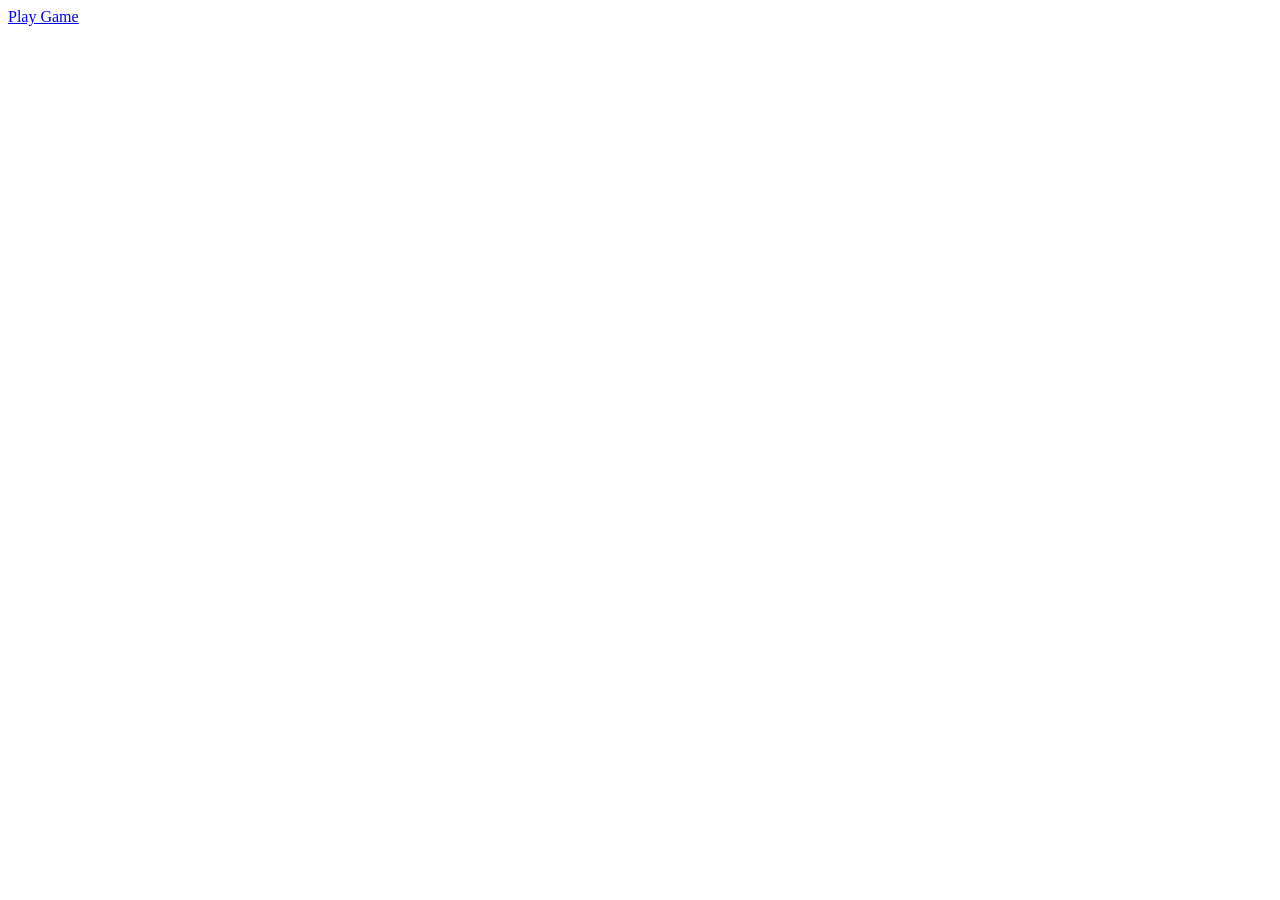
==== index.html @ 8d2683e7 "main entery point" ====
<!DOCTYPE html>
<html lang="en">
<head>
    <meta charset="UTF-8">
    <meta name="viewport" content="width=, initial-scale=1.0">
    <title>Document</title>
</head>
<body>
    

    <a href="room.html">Play Game</a>

</body>
</html>
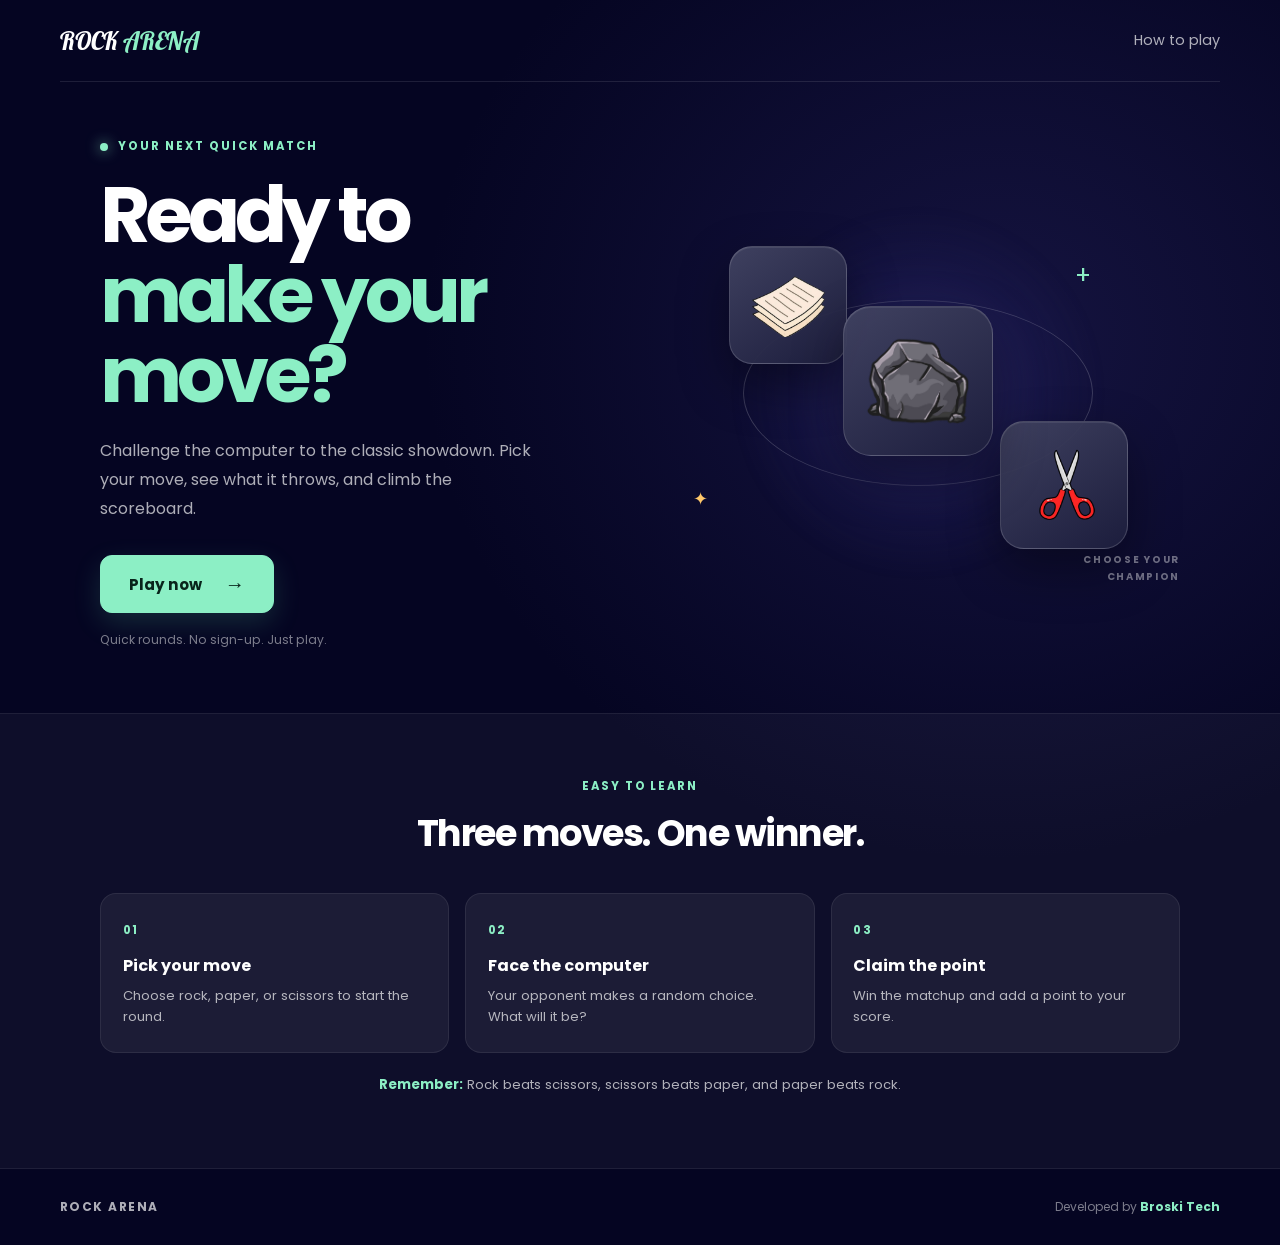
==== commit c34c9770: "Home screen created" ====
--- a/index.html
+++ b/index.html
@@ -2,13 +2,79 @@
 <html lang="en">
 <head>
     <meta charset="UTF-8">
-    <meta name="viewport" content="width=, initial-scale=1.0">
-    <title>Document</title>
+    <meta name="viewport" content="width=device-width, initial-scale=1.0">
+    <meta name="theme-color" content="#080822">
+    <meta name="description" content="Play Rock Arena, a quick game of Rock, Paper, Scissors against the computer.">
+    <link rel="stylesheet" href="./styles.css">
+    <title>Rock Arena | Home</title>
 </head>
-<body>
-    
+<body class="home-page">
+    <header class="home-header">
+        <a class="home-logo" href="index.html" aria-label="Rock Arena home">ROCK <span>ARENA</span></a>
+        <a class="home-header-link" href="#how-to-play">How to play</a>
+    </header>
 
-    <a href="room.html">Play Game</a>
+    <main>
+        <section class="home-hero" aria-labelledby="hero-title">
+            <div class="hero-copy">
+                <p class="home-eyebrow"><span aria-hidden="true"></span> YOUR NEXT QUICK MATCH</p>
+                <h1 id="hero-title">Ready to<br><span>make your move?</span></h1>
+                <p class="hero-description">Challenge the computer to the classic showdown. Pick your move, see what it throws, and climb the scoreboard.</p>
+                <a class="play-cta" href="room.html">
+                    Play now
+                    <span aria-hidden="true">&rarr;</span>
+                </a>
+                <p class="hero-note">Quick rounds. No sign-up. Just play.</p>
+            </div>
 
+            <div class="hero-art" aria-label="Rock, paper, and scissors choices">
+                <div class="hero-glow"></div>
+                <div class="hero-orbit hero-orbit-one"></div>
+                <div class="hero-orbit hero-orbit-two"></div>
+                <div class="hero-choice hero-choice-rock">
+                    <img src="./ICONS/rock image.png" alt="Rock">
+                </div>
+                <div class="hero-choice hero-choice-paper">
+                    <img src="./ICONS/paper image.png" alt="Paper">
+                </div>
+                <div class="hero-choice hero-choice-scissors">
+                    <img src="./ICONS/scissors image (1).png" alt="Scissors">
+                </div>
+                <span class="hero-spark hero-spark-one" aria-hidden="true">+</span>
+                <span class="hero-spark hero-spark-two" aria-hidden="true">✦</span>
+                <span class="hero-caption">CHOOSE YOUR<br>CHAMPION</span>
+            </div>
+        </section>
+
+        <section class="home-how-to" id="how-to-play" aria-labelledby="how-to-title">
+            <div class="how-to-heading">
+                <p class="home-eyebrow">EASY TO LEARN</p>
+                <h2 id="how-to-title">Three moves. One winner.</h2>
+            </div>
+            <div class="how-to-cards">
+                <article class="how-to-card">
+                    <span class="step-number">01</span>
+                    <h3>Pick your move</h3>
+                    <p>Choose rock, paper, or scissors to start the round.</p>
+                </article>
+                <article class="how-to-card">
+                    <span class="step-number">02</span>
+                    <h3>Face the computer</h3>
+                    <p>Your opponent makes a random choice. What will it be?</p>
+                </article>
+                <article class="how-to-card">
+                    <span class="step-number">03</span>
+                    <h3>Claim the point</h3>
+                    <p>Win the matchup and add a point to your score.</p>
+                </article>
+            </div>
+            <p class="home-rule"><strong>Remember:</strong> Rock beats scissors, scissors beats paper, and paper beats rock.</p>
+        </section>
+    </main>
+
+    <footer class="home-footer">
+        <span>ROCK ARENA</span>
+        <span>Developed by <strong>Broski Tech</strong></span>
+    </footer>
 </body>
-</html>+</html>
--- a/styles.css
+++ b/styles.css
@@ -0,0 +1,1170 @@
+@import url('https://fonts.googleapis.com/css2?family=Allura&family=Fredoka:wght@300..700&family=Lobster&family=Medula+One&family=Poppins:wght@100;200;300;400;500;600;700;800;900&family=Roboto:wght@100;300;400;500;700;900&display=swap');
+
+
+* {
+    margin: 0;
+    padding: 0;
+    box-sizing: border-box;
+}
+
+
+body {
+    font-family: "Poppins", sans-serif;
+    color: #ffffff;
+    width: 100%;
+    min-height: 100vh;
+    background-color: rgb(5, 5, 34);
+}
+
+
+/* =========================
+   MAIN GAME
+========================= */
+
+.container {
+    width: 100%;
+    min-height: 100vh;
+}
+
+
+.game-board {
+    width: 100%;
+    min-height: 100vh;
+    background-color: rgb(5, 5, 34);
+    position: relative;
+    overflow: hidden;
+}
+
+.overlay{
+    display: none;
+    position: fixed;
+    inset: 0;
+    background-color: #312a2a2d;
+    backdrop-filter: blur(1px);
+    z-index: 400;
+}
+
+/* =========================
+   HEADER
+========================= */
+
+.header {
+    display: flex;
+    justify-content: space-between;
+    align-items: center;
+
+    width: 100%;
+    height: 75px;
+
+    padding: 0 2rem;
+
+    background-color: rgb(11, 11, 31);
+    color: #ccc;
+
+    border-bottom: 1px solid rgba(255, 255, 255, 0.1);
+}
+
+
+.logo {
+    font-family: "Lobster", cursive;
+    font-size: 1.7rem;
+    color: #ffffff;
+}
+
+
+.right-row {
+    display: flex;
+    align-items: center;
+    gap: 1rem;
+}
+
+
+.user-avatar {
+    display: flex;
+    align-items: center;
+    justify-content: center;
+
+    width: 40px;
+    height: 40px;
+
+    border-radius: 50%;
+
+    background-color: rgba(204, 204, 204, 0.2);
+}
+
+
+.menu-btn {
+    width: 45px;
+    height: 40px;
+
+    font-size: 1.2rem;
+
+    background-color: transparent;
+    border: none;
+
+    color: #ccc;
+
+    cursor: pointer;
+}
+
+
+.home-btn{
+    width: 45px;
+    height: 40px;
+
+    font-size: 1.2rem;
+
+    background-color: transparent;
+    border: none;
+
+    color: #ccc;
+
+    cursor: pointer;
+}
+
+.info-btn{
+    width: 45px;
+    height: 40px;
+
+    font-size: 1.2rem;
+
+    background-color: transparent;
+    border: none;
+
+    color: #ccc;
+
+    cursor: pointer;
+}
+
+.info-btn:hover,
+.info-btn:focus-visible {
+    color: #fff;
+}
+
+/* =========================
+   SCORE BOARD
+========================= */
+
+.score-board {
+    display: flex;
+    justify-content: space-between;
+    align-items: center;
+
+    width: min(600px, 90%);
+    min-height: 150px;
+
+    margin: 2rem auto 0;
+    padding: 1.5rem 2.5rem;
+
+    background-color: rgba(204, 204, 204, 0.12);
+
+    border: 1px solid rgba(255, 255, 255, 0.08);
+    border-radius: 20px;
+
+    color: #ccc;
+
+    backdrop-filter: blur(10px);
+}
+
+
+.user-side,
+.computer-side {
+    display: flex;
+    flex-direction: column;
+    align-items: center;
+    gap: 0.3rem;
+}
+
+
+.user-info,
+.computer-info {
+    display: flex;
+    align-items: center;
+    gap: 0.7rem;
+}
+
+
+.user-Score,
+.computer-score {
+    font-size: 3rem;
+    font-weight: 700;
+    line-height: 1;
+}
+
+
+.user-side span:first-child,
+.computer-side span:first-child {
+    font-size: 0.9rem;
+    text-transform: uppercase;
+    letter-spacing: 1px;
+}
+
+
+.vs {
+    font-size: 1.2rem;
+    font-weight: 700;
+    color: rgba(255, 255, 255, 0.5);
+}
+
+
+/* exit option board  */
+
+.exit-board{
+    display: flex;
+    flex-direction: column;
+    align-items: center;
+    justify-content: center;
+    
+    width: min(300px, calc(100vw - 2rem));
+    min-height: 200px;
+    max-height: calc(100vh - 2rem);
+    overflow-y: auto;
+    padding: 1.5rem;
+    text-align: center;
+    
+    top: 50%;
+    left: 50%;
+    z-index: 500;
+    background-color: rgb(8, 8, 44);
+    border: 1px solid #c2bebe28;
+    border-radius: 20px;
+    position: fixed;
+    transition:  transform 0.3s ease;
+    transform: translate(-50%, -800px);
+}
+
+.exit-board.show{
+    transform: translate(-50%, -50%);
+}
+
+.optionss-btns{
+    display: flex;
+    width: 100%;
+    margin-top: 1em;
+    gap: 0.5rem;
+}
+
+.optionss-btns button{
+    flex: 1;
+    min-width: 0;
+    min-height: 44px;
+    border-radius: 5px;
+    border: none;
+    transition: 0.3s ease;
+    cursor: pointer;
+    outline: none;
+}
+
+.optionss-btns button:hover{
+    transform: scale(1.1);
+}
+
+.exit-btn{
+    background-color: rgba(255, 0, 0, 0.267);
+    color: red;
+}
+
+.cancel-btn{
+    background-color: rgba(0, 0, 255, 0.205);
+    color: blue;
+}
+
+.board-msg{
+    text-transform: uppercase;
+    overflow-wrap: anywhere;
+}
+
+.info-board {
+    position: fixed;
+    top: 50%;
+    left: 50%;
+    z-index: 510;
+    display: flex;
+    flex-direction: column;
+    gap: 0.85rem;
+    width: min(520px, calc(100vw - 2rem));
+    max-height: calc(100vh - 2rem);
+    overflow-y: auto;
+    padding: clamp(1.25rem, 5vw, 2rem);
+    color: #f4f5ff;
+    background: linear-gradient(145deg, rgb(18, 19, 56), rgb(8, 8, 44));
+    border: 1px solid rgba(194, 190, 190, 0.2);
+    border-radius: 20px;
+    box-shadow: 0 24px 70px rgba(0, 0, 0, 0.45);
+    transform: translate(-50%, -50%);
+}
+
+.info-board[hidden] {
+    display: none;
+}
+
+.info-close-btn {
+    align-self: flex-end;
+    width: 40px;
+    height: 40px;
+    margin: -0.5rem -0.5rem -0.75rem 0;
+    color: #ccc;
+    background: transparent;
+    border: 0;
+    border-radius: 50%;
+    font: inherit;
+    font-size: 1.75rem;
+    line-height: 1;
+    cursor: pointer;
+}
+
+.info-close-btn:hover,
+.info-close-btn:focus-visible {
+    color: #fff;
+    background: rgba(255, 255, 255, 0.1);
+}
+
+.info-eyebrow {
+    color: #8cefc5;
+    font-size: 0.7rem;
+    font-weight: 700;
+    letter-spacing: 0.16em;
+}
+
+.info-board h2 {
+    margin-top: -0.75rem;
+    font-size: clamp(1.5rem, 6vw, 2rem);
+}
+
+.info-intro,
+.info-score-note {
+    color: rgba(255, 255, 255, 0.72);
+    font-size: 0.9rem;
+    line-height: 1.6;
+}
+
+.info-section {
+    padding-top: 0.85rem;
+    border-top: 1px solid rgba(255, 255, 255, 0.1);
+}
+
+.info-section h3 {
+    margin-bottom: 0.45rem;
+    color: #8cefc5;
+    font-size: 1rem;
+}
+
+.info-section ol,
+.info-section ul {
+    padding-left: 1.25rem;
+    color: rgba(255, 255, 255, 0.82);
+    font-size: 0.875rem;
+    line-height: 1.7;
+}
+
+.info-score-note {
+    padding: 0.75rem;
+    background: rgba(255, 255, 255, 0.06);
+    border-radius: 10px;
+}
+
+.info-footer {
+    display: flex;
+    flex-wrap: wrap;
+    gap: 0.35rem;
+    align-items: baseline;
+    padding-top: 0.85rem;
+    border-top: 1px solid rgba(255, 255, 255, 0.1);
+    font-size: 0.85rem;
+}
+
+.info-footer span {
+    color: rgba(255, 255, 255, 0.65);
+}
+
+.info-footer strong {
+    color: #8cefc5;
+}
+
+/* =========================
+   WINNER NOTICE
+========================= */
+
+.winner-notice {
+    display: none;
+    align-items: center;
+    gap: 1rem;
+    justify-self: center;
+    width: min(600px, 90%);
+    margin: 1.25rem auto 0;
+    padding: 1rem 1.25rem;
+    position: fixed;
+    z-index: 500;
+    color: #f4fff9;
+    background: linear-gradient(110deg, rgba(29, 120, 91, 0.28), rgba(204, 204, 204, 0.08));
+    border: 1px solid rgba(99, 230, 177, 0.42);
+    border-radius: 16px;
+    box-shadow: 0 10px 28px rgba(0, 0, 0, 0.18);
+}
+
+
+.winner-icon {
+    display: grid;
+    flex: 0 0 42px;
+    place-items: center;
+
+    width: 42px;
+    height: 42px;
+
+    color: rgb(5, 35, 27);
+    background-color: #63e6b1;
+    border-radius: 50%;
+    font-size: 1.35rem;
+    font-weight: 700;
+}
+
+
+.winner-copy {
+    flex: 1;
+}
+
+
+.winner-label {
+    color: #8cefc5;
+    font-size: 0.7rem;
+    font-weight: 700;
+    letter-spacing: 1.5px;
+}
+
+
+.winner-copy h2 {
+    margin-top: 0.1rem;
+    font-size: 1.2rem;
+    line-height: 1.35;
+}
+
+
+.winner-message {
+    margin-top: 0.15rem;
+    color: rgba(255, 255, 255, 0.7);
+    font-size: 0.8rem;
+}
+
+
+.winner-badge {
+    padding: 0.4rem 0.65rem;
+
+    color: #8cefc5;
+    background-color: rgba(99, 230, 177, 0.1);
+    border: 1px solid rgba(99, 230, 177, 0.25);
+    border-radius: 999px;
+
+    font-size: 0.65rem;
+    font-weight: 700;
+    letter-spacing: 0.8px;
+}
+
+
+/* =========================
+   INPUT / BATTLE BOARD
+========================= */
+
+.input-board {
+    display: flex;
+    justify-content: center;
+    align-items: center;
+    gap: 3rem;
+
+    width: min(600px, 90%);
+    min-height: 180px;
+
+    margin: 1.5rem auto 0;
+    padding: 1.5rem;
+
+    background-color: rgba(204, 204, 204, 0.08);
+
+    border-radius: 20px;
+
+    color: #ccc;
+
+    position: relative;
+}
+
+
+.user-selection,
+.computer-selection {
+    display: flex;
+    align-items: center;
+    justify-content: center;
+
+    width: 120px;
+    height: 120px;
+
+    background-color: rgb(54, 56, 58);
+
+    border-radius: 15px;
+
+    overflow: hidden;
+}
+
+
+.user-selection img,
+.computer-selection img {
+    width: 80%;
+    height: 80%;
+    object-fit: contain;
+}
+
+
+.computer-choice {
+    color: green;
+}
+
+
+/* =========================
+   CHOICE BUTTONS
+========================= */
+
+.choice-board {
+    width: 100%;
+
+    display: flex;
+    justify-content: center;
+    align-items: center;
+
+    gap: 1.5rem;
+
+    margin-top: 2rem;
+
+    position: relative;
+}
+
+
+.choice-board button {
+    display: flex;
+    justify-content: center;
+    align-items: center;
+
+    width: 110px;
+    height: 110px;
+
+    padding: 0;
+
+    border: 2px solid rgba(255, 255, 255, 0.1);
+
+    border-radius: 18px;
+
+    background-color: rgb(40, 42, 55);
+
+    box-shadow: 0 5px 15px rgba(0, 0, 0, 0.3);
+
+    cursor: pointer;
+
+    transition:
+        transform 0.2s ease,
+        background-color 0.2s ease,
+        border-color 0.2s ease,
+        box-shadow 0.2s ease;
+}
+
+
+.choice-board button img {
+    width: 75%;
+    height: 75%;
+
+    object-fit: contain;
+
+    pointer-events: none;
+}
+
+
+/* Hover */
+
+.choice-board button:hover {
+    transform: translateY(-6px);
+
+    background-color: rgb(55, 58, 75);
+
+    border-color: rgba(255, 255, 255, 0.3);
+
+    box-shadow: 0 10px 25px rgba(0, 0, 0, 0.4);
+}
+
+
+/* Click */
+
+.choice-board button:active {
+    transform: translateY(-2px) scale(0.96);
+}
+
+/* =========================
+   HOME PAGE
+========================= */
+
+.home-page {
+    --home-accent: #8cefc5;
+    --home-muted: rgba(255, 255, 255, 0.68);
+    min-height: 100vh;
+    overflow-x: hidden;
+    background:
+        radial-gradient(ellipse at 78% 27%, rgba(58, 53, 133, 0.3), transparent 36rem),
+        rgb(5, 5, 34);
+}
+
+.home-header,
+.home-footer {
+    display: flex;
+    align-items: center;
+    justify-content: space-between;
+    width: min(1160px, calc(100% - 4rem));
+    margin: 0 auto;
+}
+
+.home-header {
+    min-height: 82px;
+    border-bottom: 1px solid rgba(255, 255, 255, 0.1);
+}
+
+.home-logo {
+    color: #fff;
+    font-family: "Lobster", cursive;
+    font-size: 1.55rem;
+    text-decoration: none;
+}
+
+.home-logo span {
+    color: var(--home-accent);
+}
+
+.home-header-link {
+    color: var(--home-muted);
+    font-size: 0.9rem;
+    text-decoration: none;
+    transition: color 0.2s ease;
+}
+
+.home-header-link:hover,
+.home-header-link:focus-visible {
+    color: #fff;
+}
+
+.home-hero {
+    display: grid;
+    grid-template-columns: 1fr 1fr;
+    align-items: center;
+    gap: 2rem;
+    width: min(1080px, calc(100% - 4rem));
+    min-height: 580px;
+    margin: 0 auto;
+    padding: 3.5rem 0 4rem;
+}
+
+.hero-copy {
+    position: relative;
+    z-index: 1;
+}
+
+.home-eyebrow {
+    color: var(--home-accent);
+    font-size: 0.72rem;
+    font-weight: 700;
+    letter-spacing: 0.17em;
+}
+
+.hero-copy .home-eyebrow {
+    display: flex;
+    align-items: center;
+    gap: 0.65rem;
+}
+
+.hero-copy .home-eyebrow span {
+    width: 8px;
+    height: 8px;
+    border-radius: 50%;
+    background: var(--home-accent);
+    box-shadow: 0 0 14px rgba(140, 239, 197, 0.8);
+}
+
+.hero-copy h1 {
+    margin-top: 1.3rem;
+    font-size: clamp(2.8rem, 6vw, 5rem);
+    font-weight: 700;
+    letter-spacing: -0.065em;
+    line-height: 1.04;
+}
+
+.hero-copy h1 span {
+    color: var(--home-accent);
+}
+
+.hero-description {
+    max-width: 450px;
+    margin-top: 1.35rem;
+    color: var(--home-muted);
+    font-size: 1rem;
+    line-height: 1.8;
+}
+
+.play-cta {
+    display: inline-flex;
+    align-items: center;
+    justify-content: center;
+    gap: 1.4rem;
+    min-width: 174px;
+    min-height: 54px;
+    margin-top: 2rem;
+    padding: 0.8rem 1.2rem;
+    color: #08241b;
+    background: var(--home-accent);
+    border: 1px solid var(--home-accent);
+    border-radius: 12px;
+    box-shadow: 0 10px 28px rgba(99, 230, 177, 0.16);
+    font-size: 0.95rem;
+    font-weight: 700;
+    text-decoration: none;
+    transition: transform 0.2s ease, box-shadow 0.2s ease, background 0.2s ease;
+}
+
+.play-cta span {
+    font-size: 1.25rem;
+    transition: transform 0.2s ease;
+}
+
+.play-cta:hover,
+.play-cta:focus-visible {
+    transform: translateY(-2px);
+    background: #a4f5d2;
+    box-shadow: 0 14px 34px rgba(99, 230, 177, 0.24);
+}
+
+.play-cta:hover span,
+.play-cta:focus-visible span {
+    transform: translateX(3px);
+}
+
+.hero-note {
+    margin-top: 1.1rem;
+    color: rgba(255, 255, 255, 0.48);
+    font-size: 0.76rem;
+}
+
+.hero-note i {
+    margin-right: 0.35rem;
+    color: #ffc86a;
+}
+
+.hero-art {
+    position: relative;
+    display: grid;
+    place-items: center;
+    min-height: 410px;
+    isolation: isolate;
+}
+
+.hero-glow {
+    position: absolute;
+    z-index: -2;
+    width: min(360px, 75vw);
+    aspect-ratio: 1;
+    border-radius: 50%;
+    background: radial-gradient(circle, rgba(72, 67, 160, 0.42), rgba(39, 38, 106, 0.15) 52%, transparent 72%);
+    filter: blur(6px);
+}
+
+.hero-orbit {
+    position: absolute;
+    z-index: -1;
+    width: min(350px, 76vw);
+    aspect-ratio: 1;
+    border: 1px solid rgba(255, 255, 255, 0.1);
+    border-radius: 50%;
+}
+
+.hero-orbit-one {
+    transform: scaleY(0.53) rotate(-24deg);
+}
+
+.hero-orbit-two {
+    transform: scaleY(0.53) rotate(34deg);
+}
+
+.hero-choice {
+    position: absolute;
+    display: grid;
+    place-items: center;
+    width: clamp(100px, 14vw, 150px);
+    aspect-ratio: 1;
+    border: 1px solid rgba(255, 255, 255, 0.16);
+    border-radius: 28px;
+    background: linear-gradient(145deg, rgba(65, 67, 97, 0.96), rgba(29, 30, 61, 0.96));
+    box-shadow: 0 20px 50px rgba(0, 0, 0, 0.38), inset 0 1px rgba(255, 255, 255, 0.08);
+    animation: float-choice 5s ease-in-out infinite;
+}
+
+.hero-choice img {
+    width: 72%;
+    height: 72%;
+    object-fit: contain;
+}
+
+.hero-choice-rock {
+    z-index: 2;
+    top: 50%;
+    left: 50%;
+    transform: translate(-50%, -58%);
+    animation-delay: -1.5s;
+}
+
+.hero-choice-paper {
+    top: 14%;
+    left: 14%;
+    width: clamp(82px, 11vw, 118px);
+    border-radius: 23px;
+    animation-delay: -3s;
+}
+
+.hero-choice-scissors {
+    right: 10%;
+    bottom: 12%;
+    width: clamp(86px, 12vw, 128px);
+    border-radius: 24px;
+    animation-delay: -0.5s;
+}
+
+.hero-caption {
+    position: absolute;
+    right: 0;
+    bottom: 3%;
+    color: rgba(255, 255, 255, 0.4);
+    font-size: 0.62rem;
+    font-weight: 700;
+    letter-spacing: 0.17em;
+    line-height: 1.7;
+    text-align: right;
+}
+
+.hero-spark {
+    position: absolute;
+    color: var(--home-accent);
+}
+
+.hero-spark-one {
+    top: 17%;
+    right: 17%;
+    font-size: 1.5rem;
+}
+
+.hero-spark-two {
+    bottom: 21%;
+    left: 7%;
+    color: #ffc86a;
+    font-size: 1.1rem;
+}
+
+@keyframes float-choice {
+    0%, 100% {
+        translate: 0 0;
+    }
+    50% {
+        translate: 0 -9px;
+    }
+}
+
+.home-how-to {
+    padding: 4rem max(2rem, calc((100% - 1080px) / 2)) 4.5rem;
+    background: rgba(255, 255, 255, 0.035);
+    border-top: 1px solid rgba(255, 255, 255, 0.07);
+    border-bottom: 1px solid rgba(255, 255, 255, 0.07);
+}
+
+.how-to-heading {
+    text-align: center;
+}
+
+.how-to-heading h2 {
+    margin-top: 0.65rem;
+    font-size: clamp(1.6rem, 4vw, 2.3rem);
+    letter-spacing: -0.04em;
+}
+
+.how-to-cards {
+    display: grid;
+    grid-template-columns: repeat(3, minmax(0, 1fr));
+    gap: 1rem;
+    margin-top: 2rem;
+}
+
+.how-to-card {
+    min-height: 160px;
+    padding: 1.35rem;
+    background: rgba(204, 204, 204, 0.07);
+    border: 1px solid rgba(255, 255, 255, 0.08);
+    border-radius: 16px;
+}
+
+.step-number {
+    color: var(--home-accent);
+    font-size: 0.72rem;
+    font-weight: 700;
+    letter-spacing: 0.12em;
+}
+
+.how-to-card h3 {
+    margin-top: 0.75rem;
+    font-size: 1rem;
+}
+
+.how-to-card p {
+    margin-top: 0.45rem;
+    color: var(--home-muted);
+    font-size: 0.82rem;
+    line-height: 1.65;
+}
+
+.home-rule {
+    margin-top: 1.3rem;
+    color: var(--home-muted);
+    font-size: 0.82rem;
+    line-height: 1.7;
+    text-align: center;
+}
+
+.home-rule strong {
+    color: var(--home-accent);
+}
+
+.home-footer {
+    min-height: 76px;
+    color: rgba(255, 255, 255, 0.48);
+    font-size: 0.75rem;
+}
+
+.home-footer > span:first-child {
+    color: rgba(255, 255, 255, 0.68);
+    font-weight: 700;
+    letter-spacing: 0.12em;
+}
+
+.home-footer strong {
+    color: var(--home-accent);
+}
+
+@media (prefers-reduced-motion: reduce) {
+    .hero-choice {
+        animation: none;
+    }
+
+    .play-cta,
+    .play-cta span,
+    .home-header-link {
+        transition: none;
+    }
+}
+
+/* =========================
+   MOBILE
+========================= */
+
+@media (max-width: 768px) {
+
+    .home-header,
+    .home-footer {
+        width: calc(100% - 2rem);
+    }
+
+    .home-hero {
+        grid-template-columns: 1fr;
+        gap: 0;
+        width: calc(100% - 2rem);
+        min-height: 0;
+        padding: 4rem 0 2rem;
+    }
+
+    .hero-copy {
+        text-align: center;
+    }
+
+    .hero-copy .home-eyebrow {
+        justify-content: center;
+    }
+
+    .hero-description {
+        margin-right: auto;
+        margin-left: auto;
+    }
+
+    .hero-art {
+        min-height: 330px;
+        margin-top: 0.5rem;
+    }
+
+    .hero-choice-rock {
+        top: 50%;
+        left: 50%;
+    }
+
+    .home-how-to {
+        padding: 3.5rem 1rem;
+    }
+
+    .how-to-cards {
+        grid-template-columns: 1fr;
+        max-width: 480px;
+        margin-right: auto;
+        margin-left: auto;
+    }
+
+    .how-to-card {
+        min-height: 0;
+    }
+
+    .header {
+        padding: 0 1rem;
+    }
+
+
+    .logo {
+        font-size: 1.4rem;
+    }
+
+
+    .score-board {
+        width: 90%;
+        padding: 1.2rem;
+
+        min-height: 130px;
+    }
+
+
+    .user-Score,
+    .computer-score {
+        font-size: 2.3rem;
+    }
+
+
+    .input-board {
+        width: 90%;
+
+        gap: 1.5rem;
+
+        min-height: 160px;
+    }
+
+
+    .winner-notice {
+        padding: 0.9rem;
+    }
+
+
+    .winner-copy h2 {
+        font-size: 1.05rem;
+    }
+
+
+    .user-selection,
+    .computer-selection {
+        width: 95px;
+        height: 95px;
+    }
+
+
+    .choice-board {
+        gap: 1rem;
+        margin-top: 1.5rem;
+    }
+
+
+    .choice-board button {
+        width: 90px;
+        height: 90px;
+    }
+}
+
+
+/* =========================
+   SMALL PHONES
+========================= */
+
+@media (max-width: 480px) {
+
+    .header{
+        display: flex;
+        justify-content: space-between;
+    }
+
+    .home-header {
+        min-height: 68px;
+    }
+
+    .home-logo {
+        font-size: 1.3rem;
+    }
+
+    .home-header-link {
+        font-size: 0.8rem;
+    }
+
+    .home-hero {
+        padding-top: 3rem;
+    }
+
+    .hero-copy h1 {
+        font-size: clamp(2.5rem, 12vw, 3.5rem);
+    }
+
+    .hero-description {
+        font-size: 0.9rem;
+    }
+
+    .hero-art {
+        min-height: 290px;
+    }
+
+    .hero-caption {
+        right: 2%;
+        bottom: 0;
+    }
+
+    .home-footer {
+        align-items: flex-start;
+        flex-direction: column;
+        justify-content: center;
+        gap: 0.45rem;
+        min-height: 82px;
+    }
+
+    .score-board {
+        padding: 1rem;
+    }
+
+
+    .user-info,
+    .computer-info {
+        gap: 0.4rem;
+    }
+
+
+    .user-Score,
+    .computer-score {
+        font-size: 2rem;
+    }
+
+
+    .input-board {
+        gap: 1rem;
+    }
+
+
+    .user-selection,
+    .computer-selection {
+        width: 100px;
+        height: 80px;
+    }
+
+
+    .choice-board {
+        gap: 0.6rem;
+    }
+
+
+    .choice-board button {
+        width: 80px;
+        height: 80px;
+        border-radius: 14px;
+    }
+}
